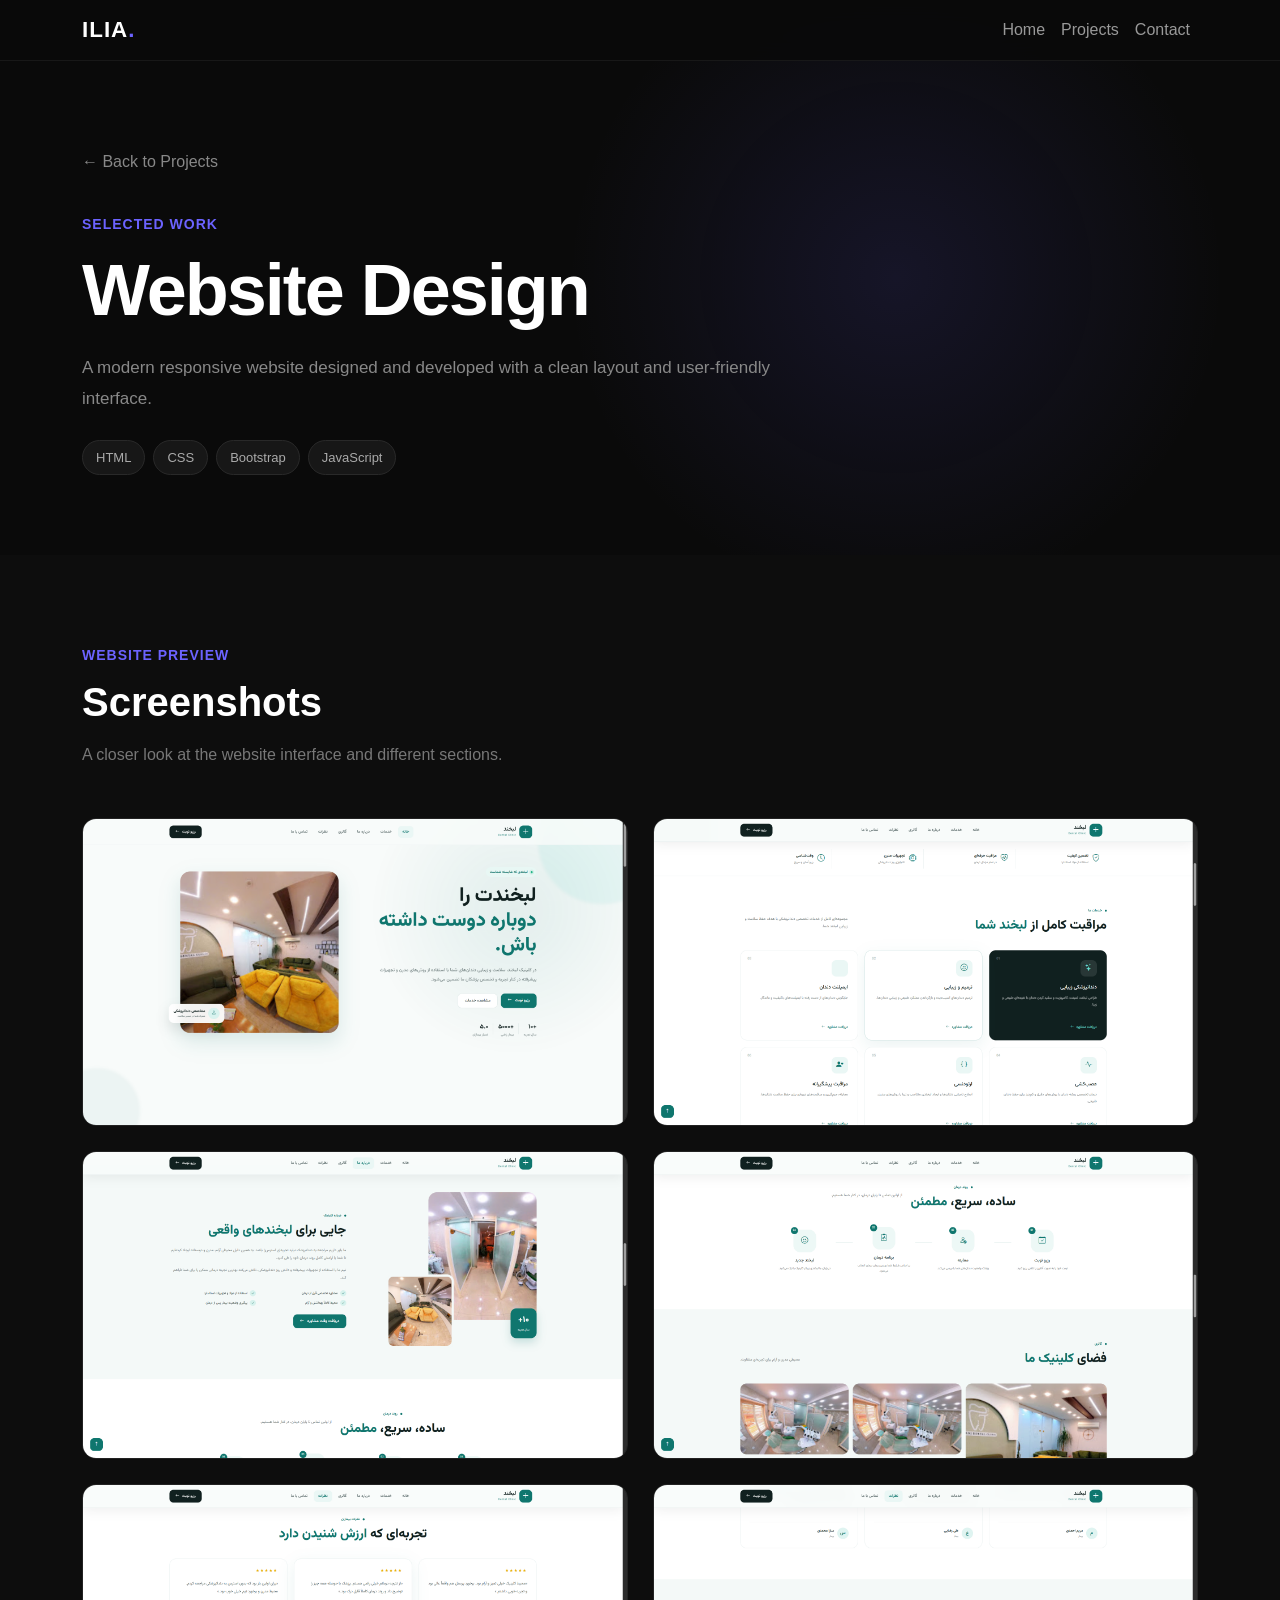
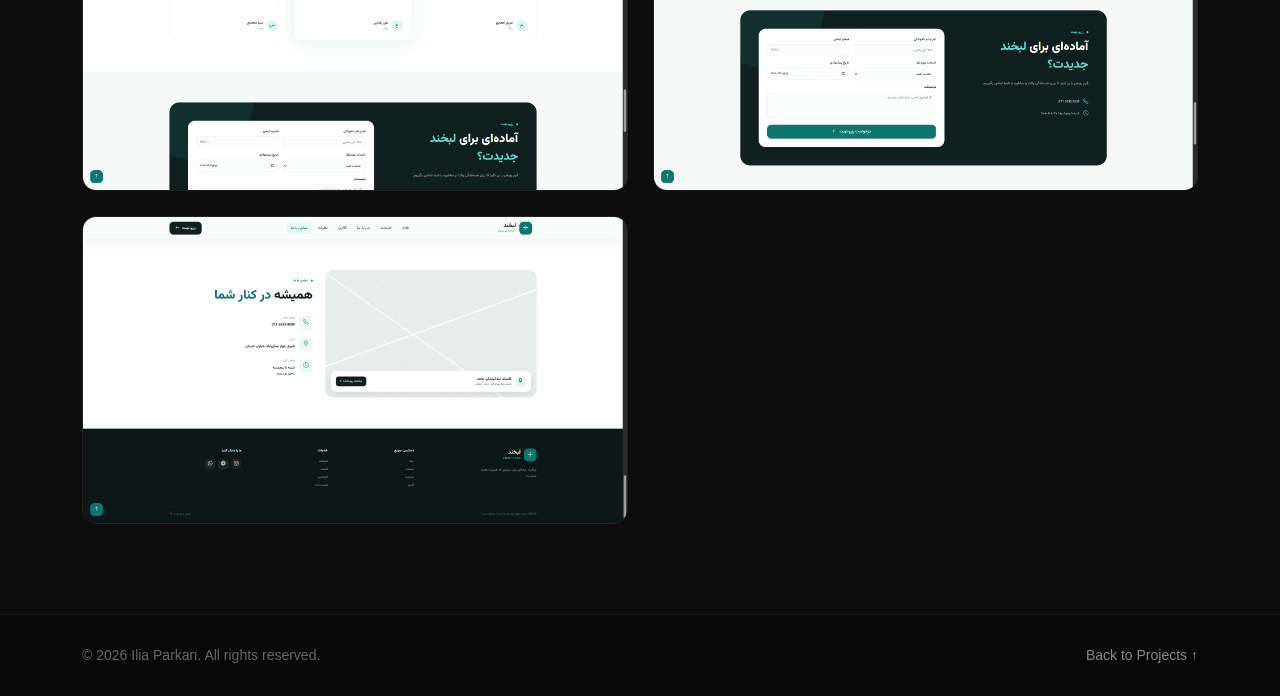
==== project-2.html @ 6907ff25 "Add files via upload" ====
<!DOCTYPE html>
<html lang="en">

<head>

    <meta charset="UTF-8">

    <meta
        name="viewport"
        content="width=device-width, initial-scale=1.0"
    >

    <meta
        name="description"
        content="Website project by Ilia Parkan"
    >

    <title>Website Project | Ilia Parkan</title>


    <!-- Bootstrap 5 -->

    <link
        href="https://cdn.jsdelivr.net/npm/bootstrap@5.3.3/dist/css/bootstrap.min.css"
        rel="stylesheet"
    >


    <!-- Project Gallery CSS -->

    <link
        rel="stylesheet"
        href="project-gallery.css"
    >

</head>


<body>


<!-- =====================================================
     NAVBAR
===================================================== -->

<nav class="navbar navbar-expand-lg navbar-dark fixed-top">

    <div class="container">


        <!-- Logo -->

        <a
            class="navbar-brand fw-bold"
            href="index.html"
        >
            ILIA<span>.</span>
        </a>


        <!-- Mobile Button -->

        <button
            class="navbar-toggler"
            type="button"
            data-bs-toggle="collapse"
            data-bs-target="#navbarMenu"
            aria-controls="navbarMenu"
            aria-expanded="false"
            aria-label="Toggle navigation"
        >

            <span class="navbar-toggler-icon"></span>

        </button>


        <!-- Navbar -->

        <div
            class="collapse navbar-collapse"
            id="navbarMenu"
        >

            <ul class="navbar-nav ms-auto">

                <li class="nav-item">

                    <a
                        class="nav-link"
                        href="index.html#home"
                    >
                        Home
                    </a>

                </li>

                <li class="nav-item">

                    <a
                        class="nav-link"
                        href="index.html#projects"
                    >
                        Projects
                    </a>

                </li>

                <li class="nav-item">

                    <a
                        class="nav-link"
                        href="index.html#contact"
                    >
                        Contact
                    </a>

                </li>

            </ul>

        </div>

    </div>

</nav>



<!-- =====================================================
     PROJECT HEADER
===================================================== -->

<section class="project-header">

    <div class="container">

        <a
            href="index.html#projects"
            class="back-link"
        >
            ← Back to Projects
        </a>


        <p class="section-label">
            SELECTED WORK
        </p>


        <h1>
            Website Design
        </h1>


        <p class="project-description">

            A modern responsive website designed and developed
            with a clean layout and user-friendly interface.

        </p>


        <!-- Technologies -->

        <div class="project-tech">

            <span>HTML</span>
            <span>CSS</span>
            <span>Bootstrap</span>
            <span>JavaScript</span>

        </div>

    </div>

</section>



<!-- =====================================================
     PROJECT SCREENSHOTS
===================================================== -->

<section class="gallery-section">

    <div class="container">


        <!-- Gallery Header -->

        <div class="gallery-header">

            <p class="section-label">
                WEBSITE PREVIEW
            </p>

            <h2>
                Screenshots
            </h2>

            <p>
                A closer look at the website interface and
                different sections.
            </p>

        </div>


        <!-- Gallery -->

        <div class="gallery">


            <!-- Screenshot 1 -->

            <div class="gallery-item">

                <img
                    src="images/projects-2/clinic-1.png"
                    alt="Website Home Page"
                    loading="lazy"
                >

            </div>


            <!-- Screenshot 2 -->

            <div class="gallery-item">

                <img
                    src="images/projects-2/clinic-2.png"
                    alt="Website About Page"
                    loading="lazy"
                >

            </div>


            <!-- Screenshot 3 -->

            <div class="gallery-item">

                <img
                    src="images/projects-2/clinic-3.png"
                    alt="Website Services Page"
                    loading="lazy"
                >

            </div>


            <!-- Screenshot 4 -->

            <div class="gallery-item">

                <img
                    src="images/projects-2/clinic-4.png"
                    alt="Website Contact Page"
                    loading="lazy"
                >

            </div>

            <!-- Screenshot 5 -->

            <div class="gallery-item">

                <img
                    src="images/projects-2/clinic-5.png"
                    alt="Website Contact Page"
                    loading="lazy"
                >

            </div>
            
            <!-- Screenshot 6 -->

            <div class="gallery-item">

                <img
                    src="images/projects-2/clinic-6.png"
                    alt="Website Contact Page"
                    loading="lazy"
                >

            </div>
            
            <!-- Screenshot 7 -->

            <div class="gallery-item">

                <img
                    src="images/projects-2/clinic-7.png"
                    alt="Website Contact Page"
                    loading="lazy"
                >

            </div>

        </div>

    </div>

</section>



<!-- =====================================================
     FOOTER
===================================================== -->

<footer class="project-footer">

    <div class="container">

        <p>
            © 2026 Ilia Parkan. All rights reserved.
        </p>

        <a href="index.html#projects">
            Back to Projects ↑
        </a>

    </div>

</footer>



<!-- Bootstrap JS -->

<script
    src="https://cdn.jsdelivr.net/npm/bootstrap@5.3.3/dist/js/bootstrap.bundle.min.js"
></script>


</body>

</html>
---- project-gallery.css ----
/* =====================================================
   GLOBAL
===================================================== */

html {
    scroll-behavior: smooth;
}

body {
    margin: 0;

    background-color: #0a0a0a;

    color: #ffffff;

    font-family:
        Arial,
        Helvetica,
        sans-serif;
}


/* =====================================================
   NAVBAR
===================================================== */

.navbar {

    background: rgba(10, 10, 10, 0.88);

    backdrop-filter: blur(12px);

    -webkit-backdrop-filter: blur(12px);

    border-bottom:
        1px solid rgba(255, 255, 255, 0.06);

}

.navbar-brand {

    font-size: 1.4rem;

    letter-spacing: 1px;

    color: #ffffff !important;

}

.navbar-brand span {

    color: #6c63ff;

}

.nav-link {

    color: #999999 !important;

    font-weight: 500;

    transition:
        color 0.3s ease;

}

.nav-link:hover {

    color: #ffffff !important;

}

.navbar-toggler {

    border-color:
        rgba(255, 255, 255, 0.2);

}

.navbar-toggler:focus {

    box-shadow: none;

}


/* =====================================================
   PROJECT HEADER
===================================================== */

.project-header {

    padding-top: 150px;

    padding-bottom: 80px;

    background:
        radial-gradient(
            circle at 70% 50%,
            rgba(108, 99, 255, 0.12),
            transparent 35%
        ),
        #0a0a0a;

}


.back-link {

    display: inline-block;

    margin-bottom: 40px;

    color: #888888;

    text-decoration: none;

    transition:
        color 0.3s ease;

}

.back-link:hover {

    color: #ffffff;

}


.section-label {

    margin-bottom: 12px;

    color: #6c63ff;

    font-size: 14px;

    font-weight: 600;

    letter-spacing: 1px;

}


.project-header h1 {

    margin-bottom: 20px;

    font-size: clamp(
        2.5rem,
        6vw,
        4.5rem
    );

    font-weight: 700;

    letter-spacing: -2px;

}


.project-description {

    max-width: 700px;

    margin-bottom: 25px;

    color: #888888;

    font-size: 17px;

    line-height: 1.8;

}


/* =====================================================
   TECHNOLOGIES
===================================================== */

.project-tech {

    display: flex;

    flex-wrap: wrap;

    gap: 8px;

}

.project-tech span {

    padding:
        7px 13px;

    background-color: #171717;

    border:
        1px solid #292929;

    border-radius: 20px;

    color: #aaaaaa;

    font-size: 13px;

}


/* =====================================================
   GALLERY
===================================================== */

.gallery-section {

    padding:
        90px 0;

    background-color: #0d0d0d;

}


.gallery-header {

    margin-bottom: 50px;

}

.gallery-header h2 {

    margin-bottom: 15px;

    font-size: 2.5rem;

    font-weight: 700;

}

.gallery-header p:not(.section-label) {

    color: #777777;

    line-height: 1.7;

}


/* =====================================================
   GALLERY GRID
===================================================== */

.gallery {

    display: grid;

    grid-template-columns:
        repeat(2, 1fr);

    gap: 25px;

}


.gallery-item {

    position: relative;

    overflow: hidden;

    background-color: #111111;

    border:
        1px solid #222222;

    border-radius: 14px;

    cursor: pointer;

    transition:
        transform 0.3s ease,
        border-color 0.3s ease;

}


.gallery-item:hover {

    transform: translateY(-5px);

    border-color: #6c63ff;

}


.gallery-item img {

    display: block;

    width: 100%;

    height: auto;

    transition:
        transform 0.5s ease;

}


.gallery-item:hover img {

    transform: scale(1.025);

}


/* =====================================================
   FOOTER
===================================================== */

.project-footer {

    padding:
        30px 0;

    background-color: #080808;

    border-top:
        1px solid #1d1d1d;

}


.project-footer .container {

    display: flex;

    align-items: center;

    justify-content: space-between;

    gap: 20px;

}


.project-footer p {

    margin: 0;

    color: #666666;

    font-size: 14px;

}


.project-footer a {

    color: #888888;

    text-decoration: none;

    font-size: 14px;

    transition:
        color 0.3s ease;

}


.project-footer a:hover {

    color: #ffffff;

}


/* =====================================================
   RESPONSIVE
===================================================== */

@media (max-width: 767px) {

    .project-header {

        padding-top: 125px;

        padding-bottom: 60px;

    }


    .gallery {

        grid-template-columns:
            1fr;

        gap: 18px;

    }


    .gallery-header h2 {

        font-size: 2rem;

    }


    .project-footer .container {

        flex-direction: column;

        text-align: center;

    }

}
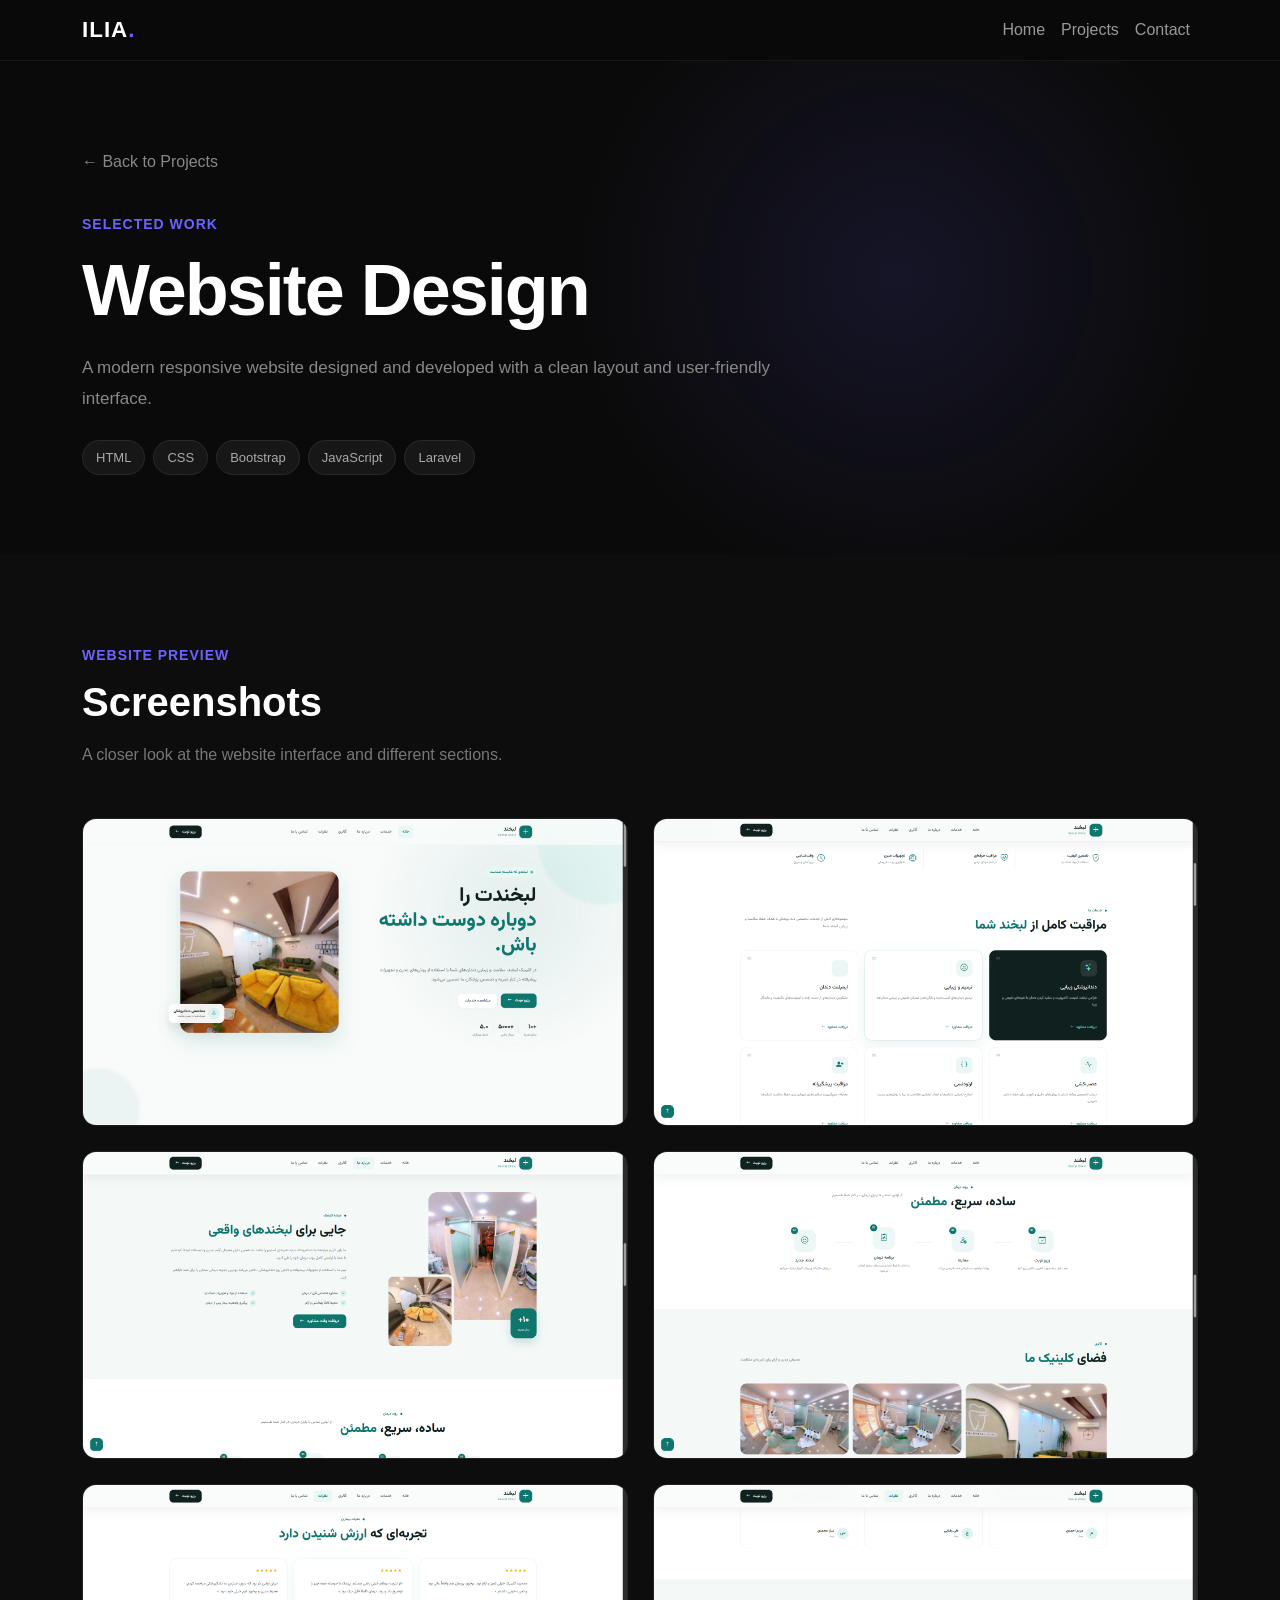
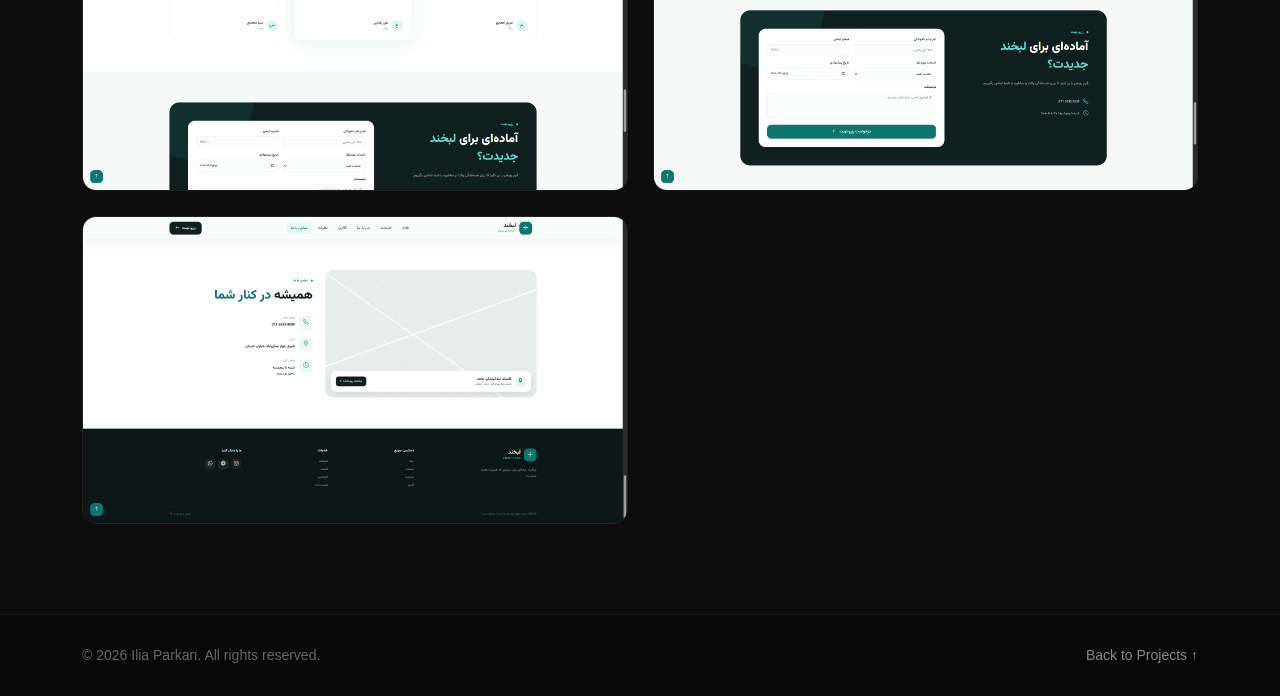
==== commit 9691ab95: "Update project-2.html" ====
--- a/project-2.html
+++ b/project-2.html
@@ -169,6 +169,7 @@
             <span>CSS</span>
             <span>Bootstrap</span>
             <span>JavaScript</span>
+            <span>Laravel</span>
 
         </div>
 
@@ -338,4 +339,4 @@
 
 </body>
 
-</html>+</html>
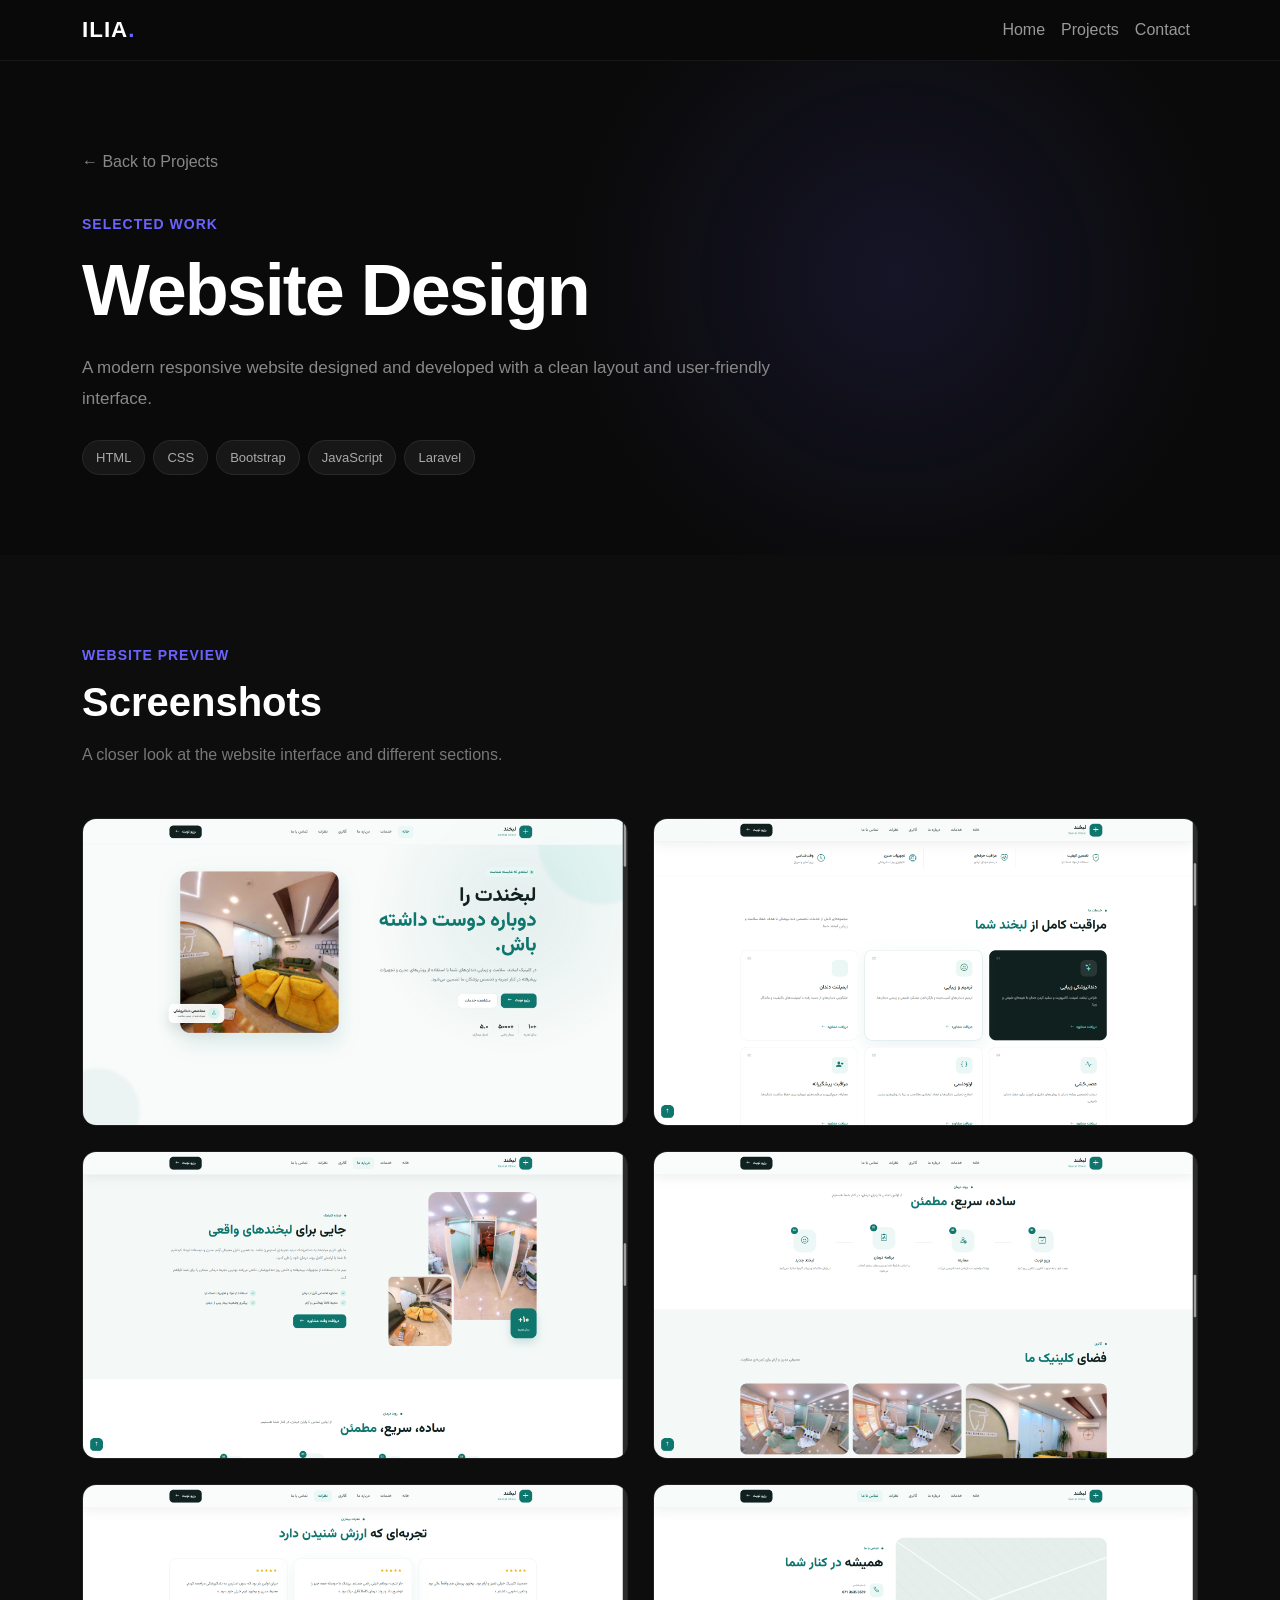
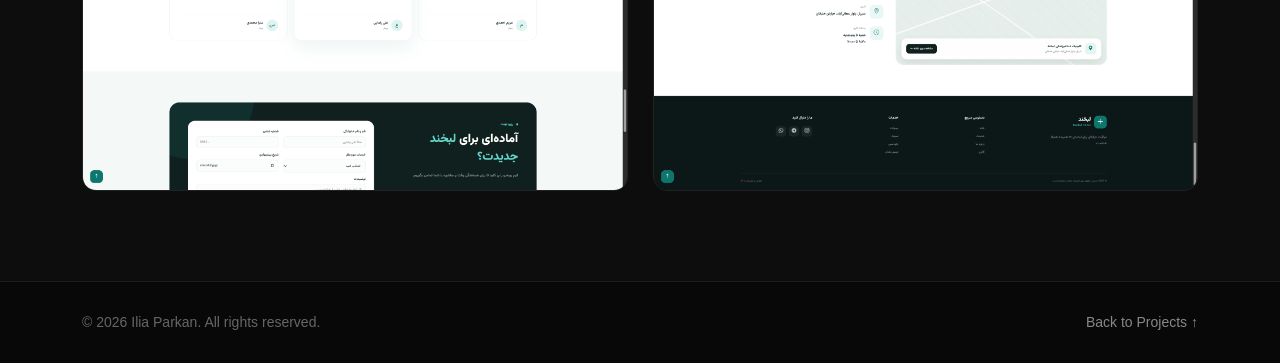
==== commit b10fcf80: "Update project-2.html" ====
--- a/project-2.html
+++ b/project-2.html
@@ -276,18 +276,6 @@
 
             </div>
             
-            <!-- Screenshot 6 -->
-
-            <div class="gallery-item">
-
-                <img
-                    src="images/projects-2/clinic-6.png"
-                    alt="Website Contact Page"
-                    loading="lazy"
-                >
-
-            </div>
-            
             <!-- Screenshot 7 -->
 
             <div class="gallery-item">
